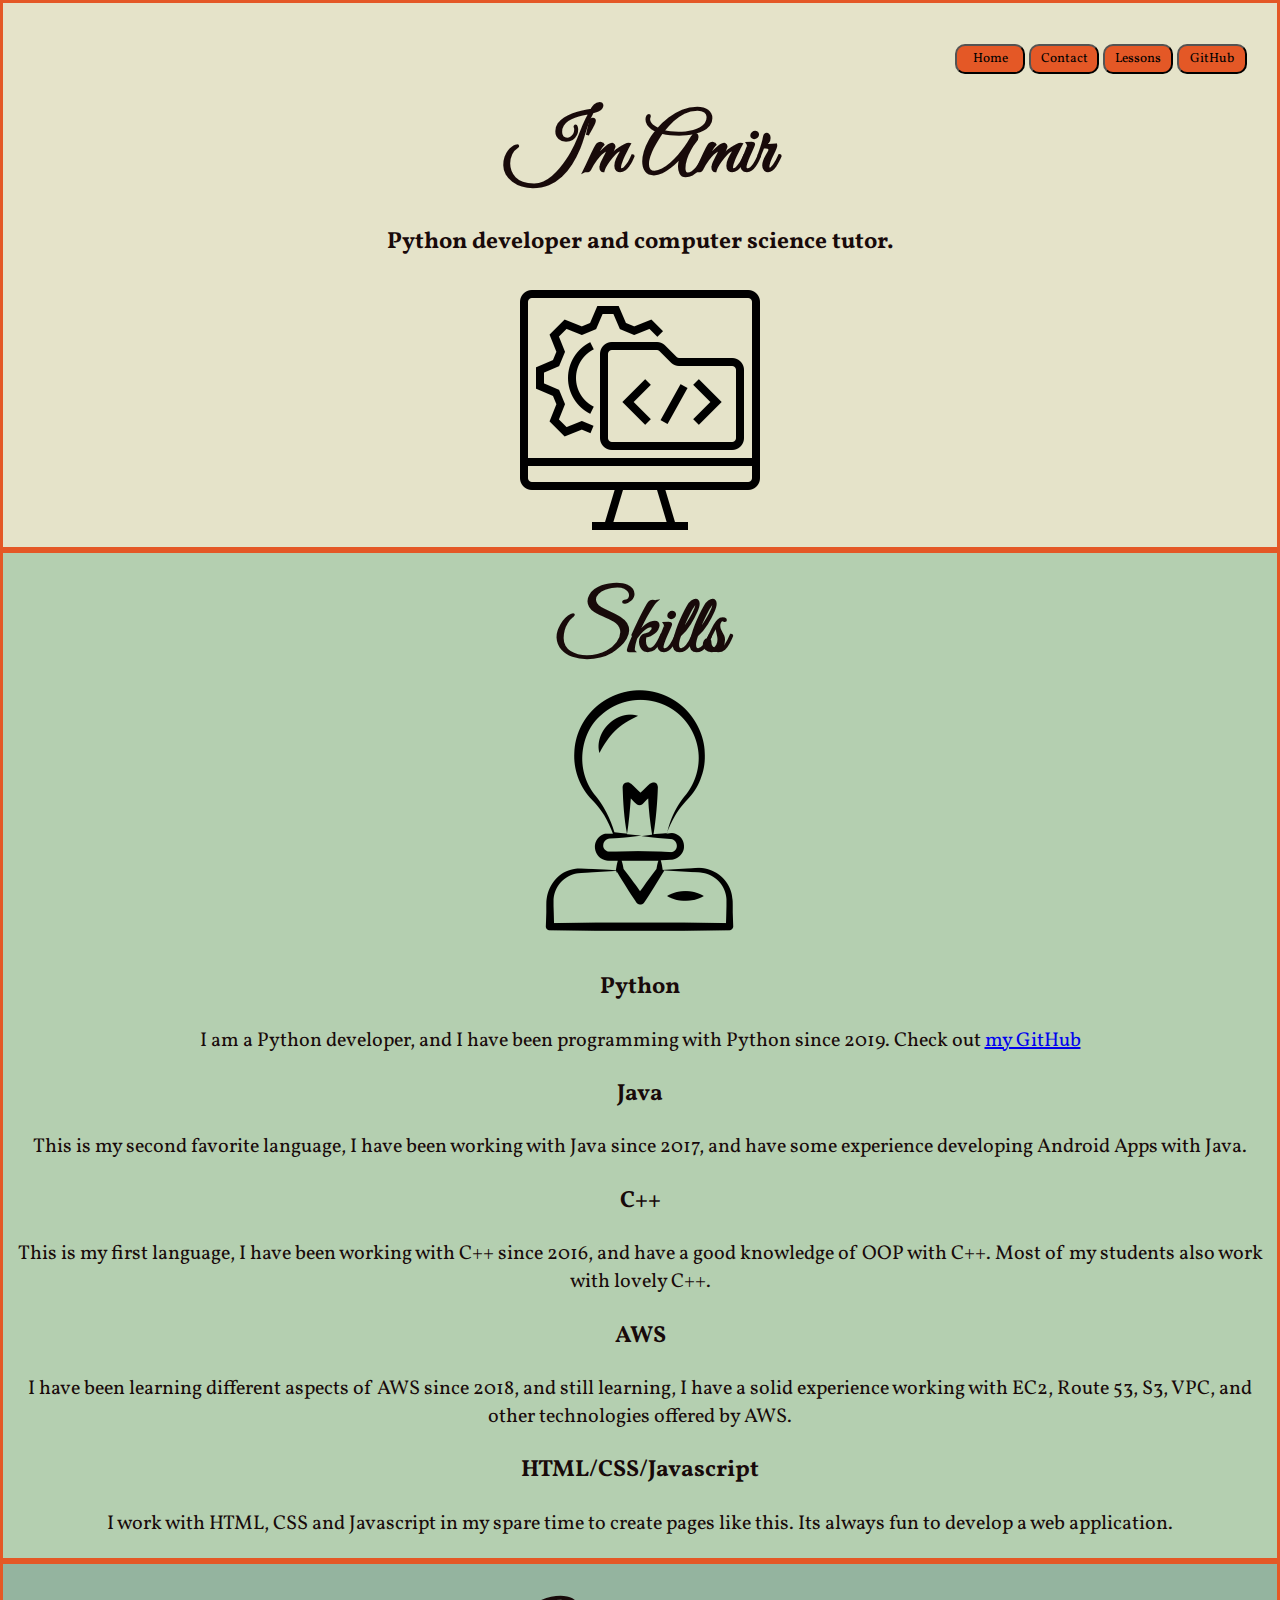
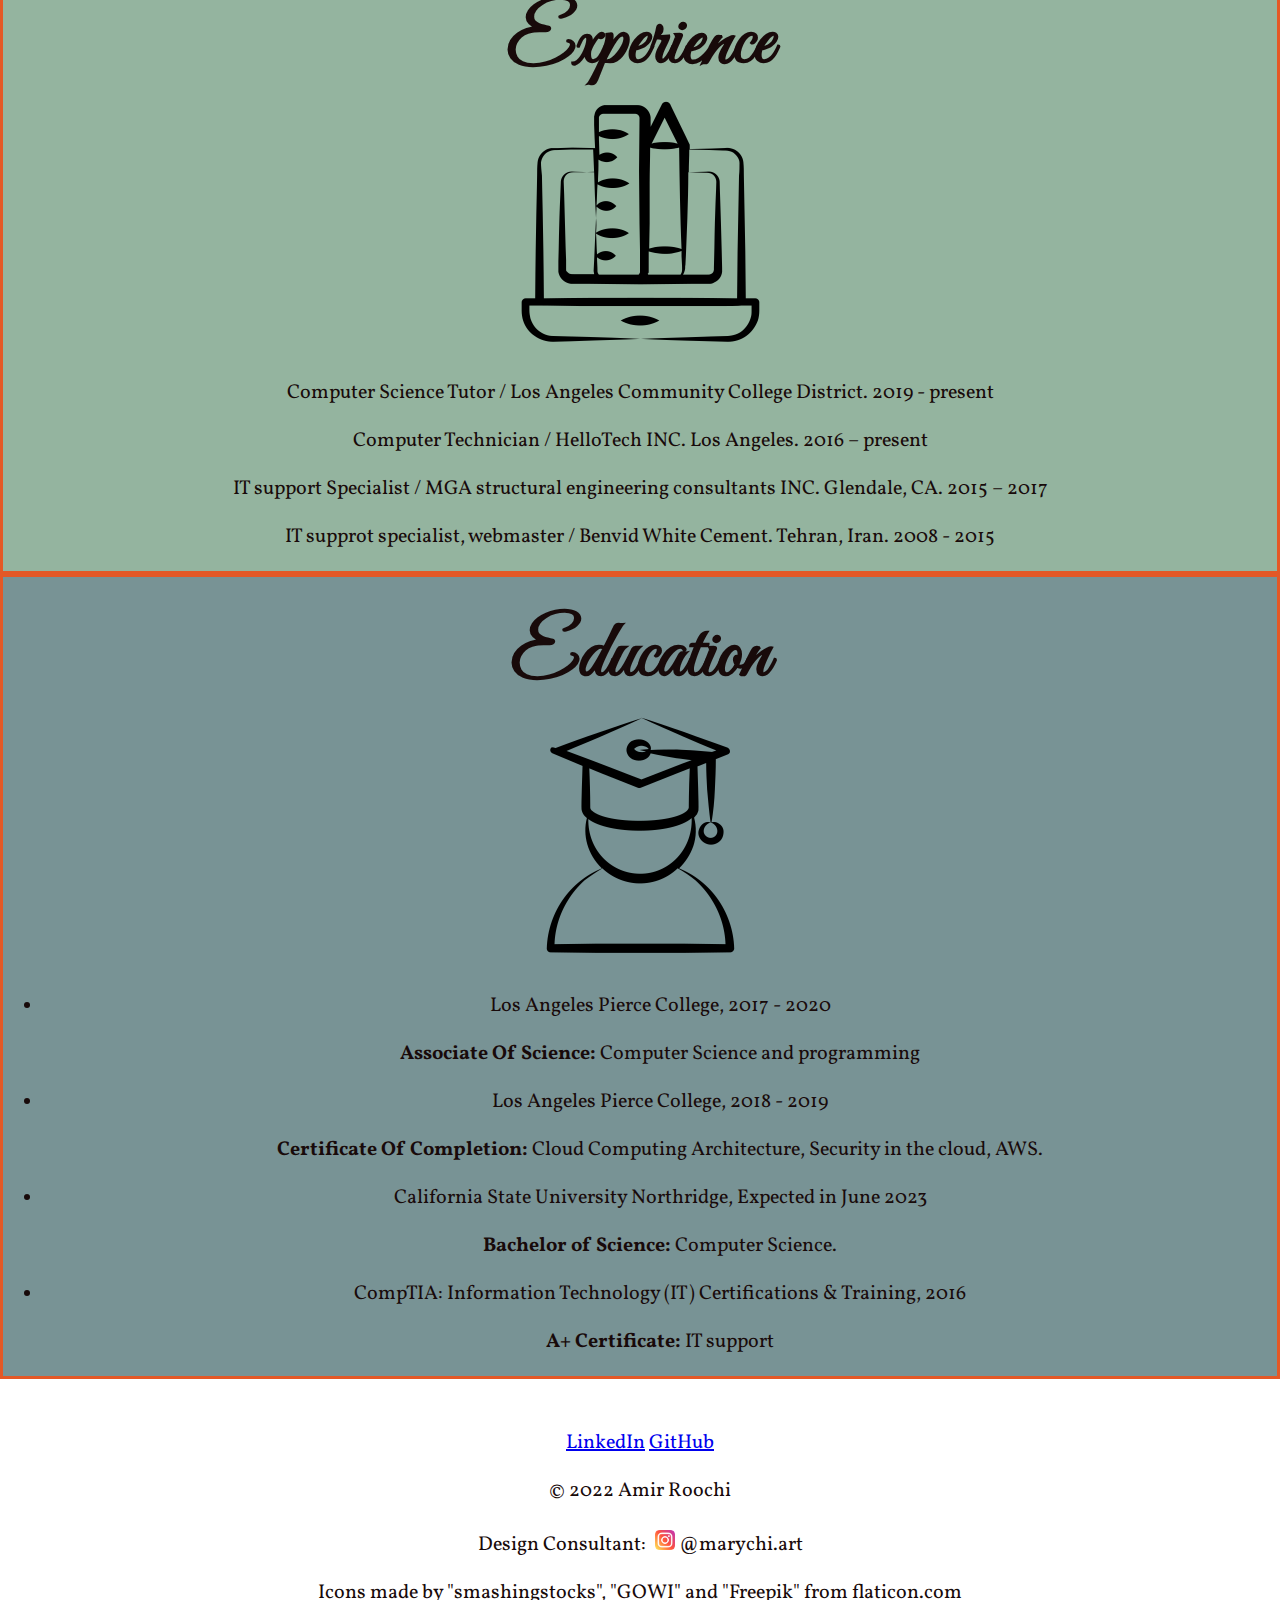
==== index.html @ 14b4752f "Add files via upload" ====
<!DOCTYPE html>
<html lang="en" dir="ltr">
  <head>
    <meta name="viewport" content="width=device-width, initial-scale=1">
    <meta charset="utf-8">
    <meta name="description:" content="This is my personal website, with some lessons in computer science, such as different algorithms, and data structures.">
    <meta name="keywords" content="binary tree, binary search, arrays, graphs, computer science, c++, java, python, algorithms, sort algorithms">
    <link rel="preconnect" href="https://fonts.googleapis.com">
    <link rel="preconnect" href="https://fonts.gstatic.com" crossorigin>
    <link href="https://fonts.googleapis.com/css2?family=Great+Vibes&family=Vollkorn:ital@1&family=Yellowtail&display=swap" rel="stylesheet">
    <link rel="stylesheet" href="css/styles.css">
    <link rel="icon" href="favicon.ico">
    <title>Amir Roochi</title>
  </head>
  <body>

    <div class="top-box">
      <div class="menu">
        <button class="menu-button" type="button" name="button">Home</button>
        <button onclick="document.location='contact.html'" class="menu-button" type="button" name="button">Contact</button>
        <button onclick="document.location='lessons.html'" class="menu-button" type="button" name="button">Lessons</button>
        <button onclick="location.href='https://github.com/AmirRoochi'" class="menu-button" type="button" name="button">GitHub</button>
      </div>
        <h1>I'm Amir</h1>
        <h3>Python developer and computer science tutor.</h3>
        <img src="images/sw.png" alt="">
    </div>

      <div class="skills-box">
        <h1>Skills</h1>
        <img src="images/skills.png" alt="">
        <div class="skill-row">
          <h3>Python</h3>
          <p>I am a Python developer, and I have been programming with Python since 2019. Check out <a href="https://github.com/AmirRoochi">my GitHub</a></p>
        </div>
        <div class="skill-row">
          <h3>Java</h3>
          <p>This is my second favorite language, I have been working with Java since 2017, and have some experience developing Android Apps with Java.</p>
        </div>
        <div class="skill-row">
          <h3>C++</h3>
          <p>This is my first language, I have been working with C++ since 2016, and have a good knowledge of OOP with C++. Most of my students also work with lovely C++.</p>
        </div>
        <div class="skill-row">
          <h3>AWS</h3>
          <p>I have been learning different aspects of AWS since 2018, and still learning, I have a solid experience working with EC2, Route 53, S3, VPC, and other technologies offered by AWS.</p>
        </div>
        <div class="skill-row">
          <h3>HTML/CSS/Javascript</h3>
          <p>I work with HTML, CSS and Javascript in my spare time to create pages like this. Its always fun to develop a web application. </p>
        </div>
      </div>

      <div class="experience-box">
        <h1>Experience</h1>
        <img src="images/exp.png" alt="">
        <p>Computer Science Tutor / Los Angeles Community College District. 2019 - present</p>
        <p>Computer Technician / HelloTech INC. Los Angeles. 2016 – present</p>
        <p>IT support Specialist / MGA structural engineering consultants INC. Glendale, CA. 2015 – 2017</p>
        <p>IT supprot specialist, webmaster / Benvid White Cement. Tehran, Iran. 2008 - 2015</p>
      </div>

      <div class="education-box">
        <h1>Education</h1>
        <img src="images/grad.png" alt="">
        <ul>
          <li>Los Angeles Pierce College, 2017 - 2020</li>
          <p><strong>Associate Of Science:</strong> Computer Science and programming</p>
          <li>Los Angeles Pierce College, 2018 - 2019</li>
          <p><strong>Certificate Of Completion:</strong> Cloud Computing Architecture, Security in the cloud, AWS.</p>
          <li>California State University Northridge, Expected in June 2023</li>
          <p><strong>Bachelor of Science:</strong> Computer Science.</p>
          <li>CompTIA: Information Technology (IT) Certifications & Training, 2016</li>
          <p><strong>A+ Certificate:</strong> IT support</p>
        </ul>
      </div>


    <footer>
      <a class="footer-link" href="https://www.linkedin.com/in/amir-roochi">LinkedIn</a>
      <a class="footer-link" href="https://github.com/AmirRoochi">GitHub</a>
      <p>© 2022 Amir Roochi</p>
      <p>Design Consultant: <img class="instagram" src="images/instagram.png" alt=""> @marychi.art</p>
      <p>Icons made by "smashingstocks", "GOWI" and "Freepik" from flaticon.com</p>
    </div>
    </footer>
    <div>


  </body>
</html>
---- css/styles.css ----
body{
  margin: 0px;
  color: #180A0A;
  text-align: center;
  font-family: 'Vollkorn', serif;
  font-size: 20px;
  background-color: #789395;
}

h1{
  font-family: 'Great Vibes', cursive;
  font-size: 80px;
  margin: 0;
  color: #180A0A;
}

.top-box{
  background-color: #E5E3C9;
  position: relative;
  padding-top: 100px;
  border: solid;
  /* border-radius: 30px; */
  border-color: #E45826;
  height: auto;

}

.skills-box{
  background-color: #B4CFB0;
  position: relative;
  padding-top: 30px;
  border: solid;
  /* border-radius: 30px; */
  border-color: #E45826;

}

.experience-box{
  background-color: #94B49F;
  position: relative;
  padding-top: 30px;
  border: solid;
  /* border-radius: 30px; */
  border-color: #E45826;
  /* height: 550px; */
}

.education-box{
  background-color: #789395;
  position: relative;
  padding-top: 30px;
  border: solid;
  /* border-radius: 30px; */
  border-color: #E45826;
  /* height: 550px; */
}

.top-header{
  position: absolute;
  left: 50px;
  top: 50px;
}
.footer-par{
  position: absolute;
  left: 800px;
  top:50px;
}

.header-par{
  position: absolute;
  font-size: 25px;
  top: 50%;

  width: 30%;
}

.menu-button{
  background-color: #E45826;
  height: 30px;
  width: 70px;
  border-radius: 10px;
  font-family: 'Vollkorn', serif;

  /* font-size: 30px; */
}

.menu-button:hover{
  height:40px;
  width: 80px;
  font-size: 20px;
}

.menu{
  position: absolute;
  display: inline-block;
  right: 30px;
  top:40px;
}

footer{
  background-color: White;
  position: relative;
  padding-top: 50px;
  border-bottom: solid;
  border-color: #E45826;

}

.skill-table{
  /* position: absolute;
  left: 500px;
  top: 160px; */
  font-size: 35px;
  text-align: justify;
}

.experience-table{
  text-align: justify;
  position: absolute;
  left: 500px;
  top: 160px;
  font-size: 35px;

}

/* ul{
  position: absolute;
  left: 500px;
  text-align: justify;
  top:50px;
  font-size: 35px;
} */

li{
  text-align: center;
}
.instagram{
  padding: 5px 0px 0px 5px;
  height: 20px;
  width: 20px;
}

.grad{
  position: absolute;
  height: 250px;
  width: 200px;
  left: 120px;
  bottom: 150px;
}

.knowledge{
  position: absolute;
  height: 250px;
  width: 200px;
  left: 120px;
  bottom: 100px;
}

.experience{
  position: absolute;
  height: 250px;
  width: 200px;
  left: 120px;
  bottom: 150px;
}

.bicycle{
  position: relative;
  right: 250px;
  height: auto;
  width: auto;
  left: 200px;
}
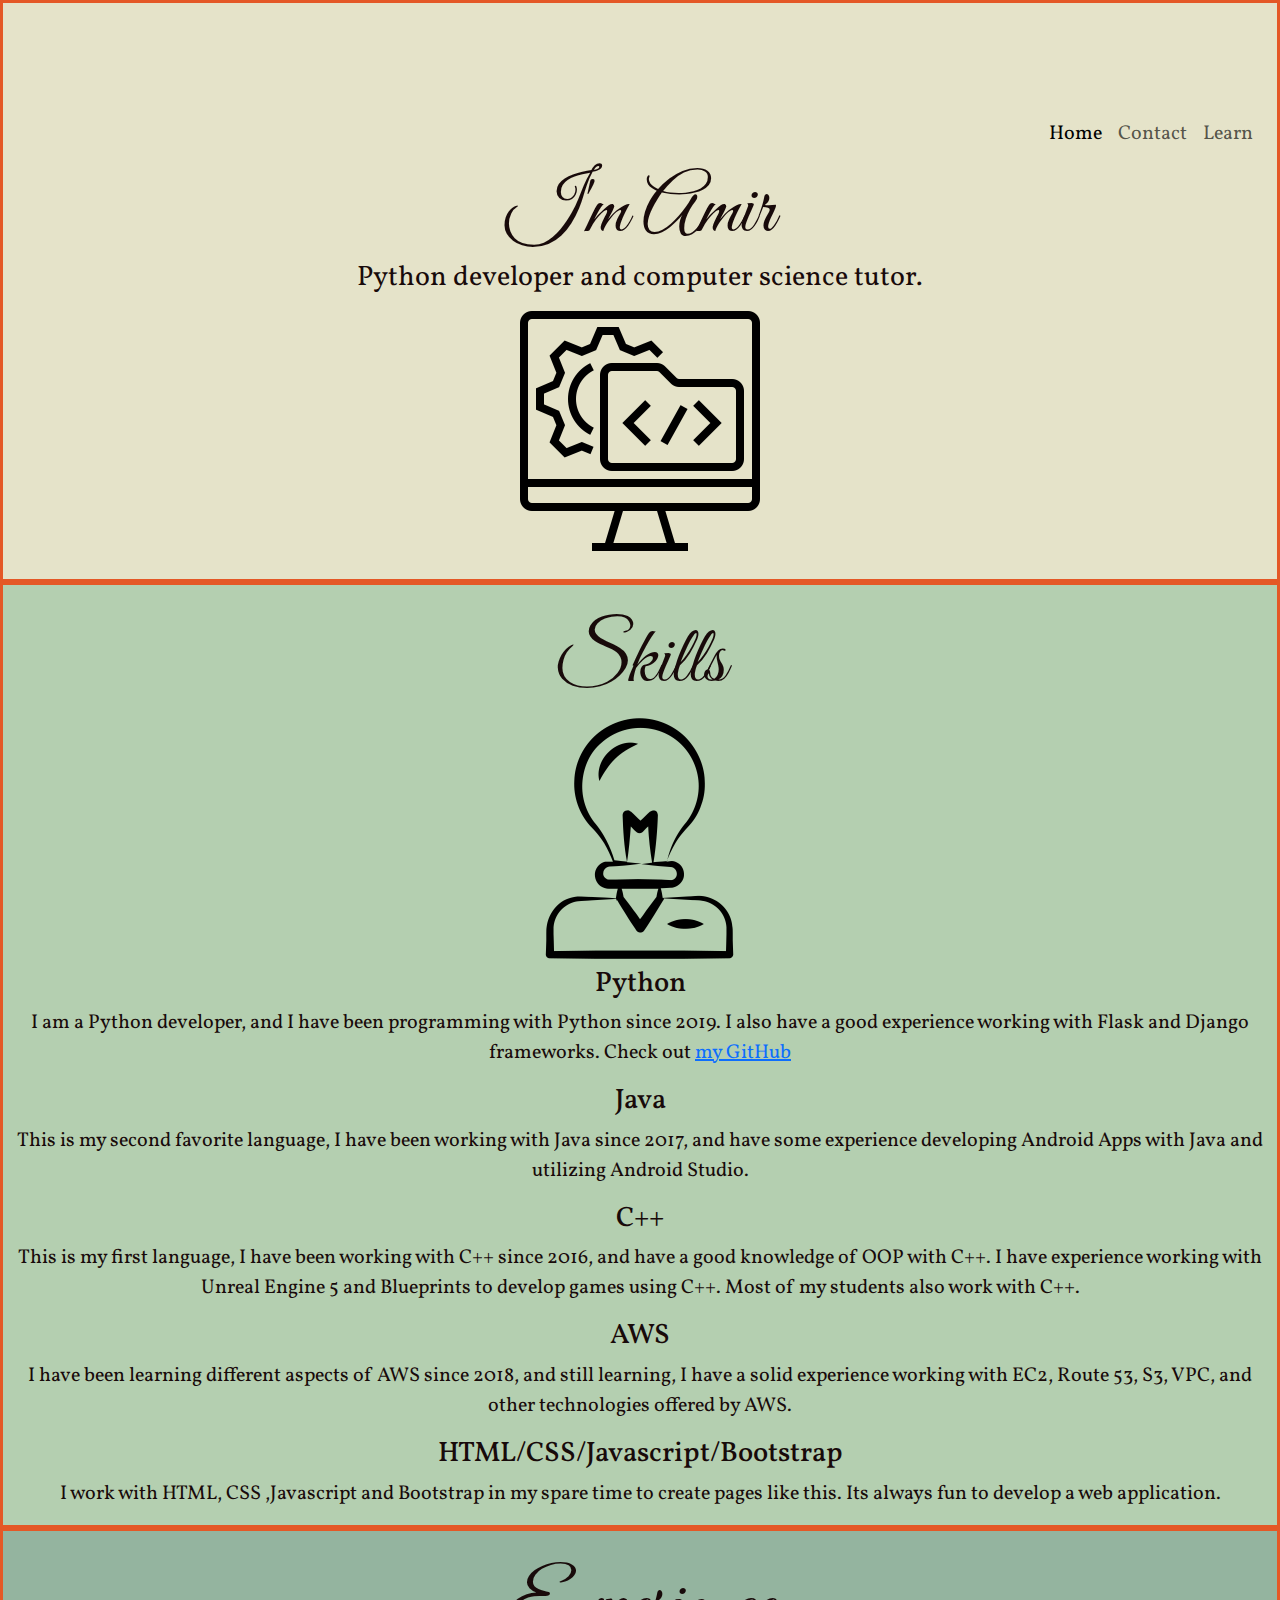
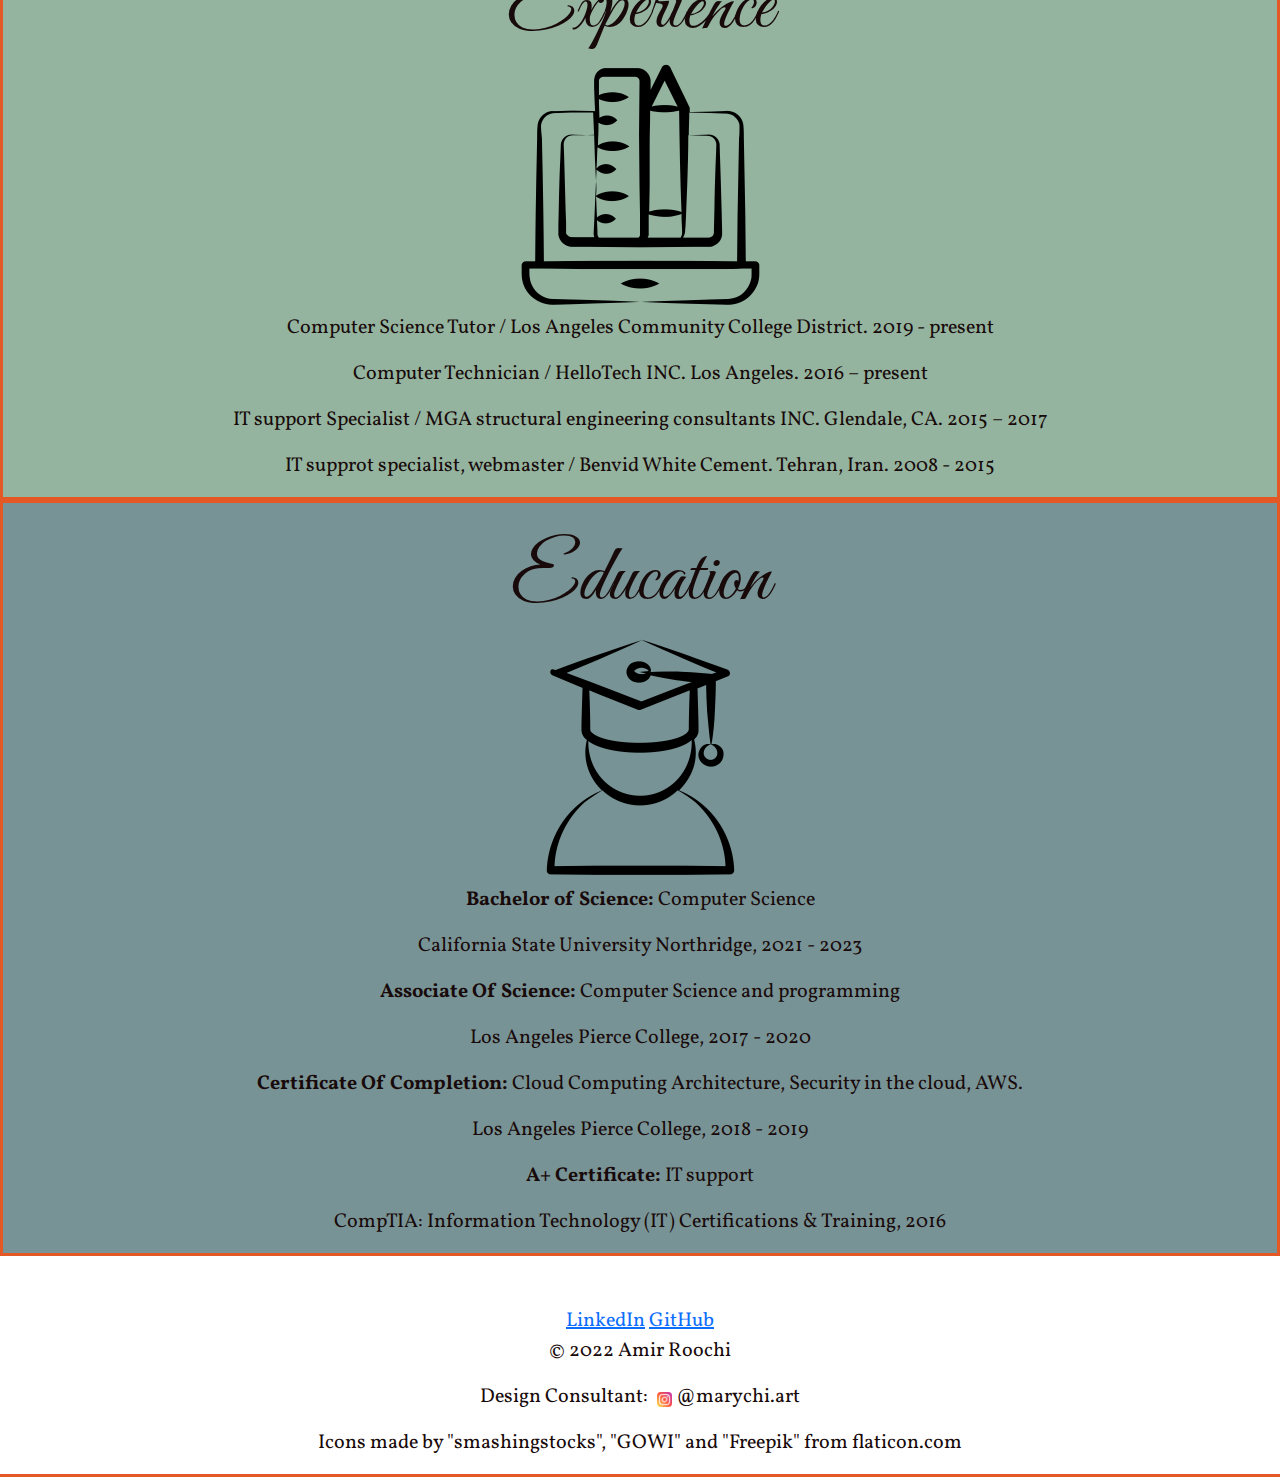
==== commit aa0d5c1f: "Update index.html" ====
--- a/index.html
+++ b/index.html
@@ -5,55 +5,100 @@
     <meta charset="utf-8">
     <meta name="description:" content="This is my personal website, with some lessons in computer science, such as different algorithms, and data structures.">
     <meta name="keywords" content="binary tree, binary search, arrays, graphs, computer science, c++, java, python, algorithms, sort algorithms">
+    <link href="https://cdn.jsdelivr.net/npm/bootstrap@5.0.0/dist/css/bootstrap.min.css" rel="stylesheet" >
+    <script src="https://cdn.jsdelivr.net/npm/@popperjs/core@2.9.2/dist/umd/popper.min.js" ></script>
+    <script src="https://cdn.jsdelivr.net/npm/bootstrap@5.0.1/dist/js/bootstrap.min.js" integrity="sha384-Atwg2Pkwv9vp0ygtn1JAojH0nYbwNJLPhwyoVbhoPwBhjQPR5VtM2+xf0Uwh9KtT" crossorigin="anonymous"></script>
+    <link href="https://cdn.jsdelivr.net/npm/bootstrap@5.2.0/dist/css/bootstrap.min.css" rel="stylesheet" integrity="sha384-gH2yIJqKdNHPEq0n4Mqa/HGKIhSkIHeL5AyhkYV8i59U5AR6csBvApHHNl/vI1Bx" crossorigin="anonymous">
     <link rel="preconnect" href="https://fonts.googleapis.com">
     <link rel="preconnect" href="https://fonts.gstatic.com" crossorigin>
     <link href="https://fonts.googleapis.com/css2?family=Great+Vibes&family=Vollkorn:ital@1&family=Yellowtail&display=swap" rel="stylesheet">
+    <link href="https://cdn.jsdelivr.net/npm/bootstrap@5.3.0-alpha1/dist/css/bootstrap.min.css" rel="stylesheet" integrity="sha384-GLhlTQ8iRABdZLl6O3oVMWSktQOp6b7In1Zl3/Jr59b6EGGoI1aFkw7cmDA6j6gD" crossorigin="anonymous">
+    <script src="https://cdn.jsdelivr.net/npm/@popperjs/core@2.11.6/dist/umd/popper.min.js" integrity="sha384-oBqDVmMz9ATKxIep9tiCxS/Z9fNfEXiDAYTujMAeBAsjFuCZSmKbSSUnQlmh/jp3" crossorigin="anonymous"></script>
+    <script src="https://cdn.jsdelivr.net/npm/bootstrap@5.3.0-alpha1/dist/js/bootstrap.min.js" integrity="sha384-mQ93GR66B00ZXjt0YO5KlohRA5SY2XofN4zfuZxLkoj1gXtW8ANNCe9d5Y3eG5eD" crossorigin="anonymous"></script>
     <link rel="stylesheet" href="css/styles.css">
     <link rel="icon" href="favicon.ico">
     <title>Amir Roochi</title>
   </head>
   <body>
 
-    <div class="top-box">
-      <div class="menu">
-        <button class="menu-button" type="button" name="button">Home</button>
-        <button onclick="document.location='contact.html'" class="menu-button" type="button" name="button">Contact</button>
-        <button onclick="document.location='lessons.html'" class="menu-button" type="button" name="button">Lessons</button>
-        <button onclick="location.href='https://github.com/AmirRoochi'" class="menu-button" type="button" name="button">GitHub</button>
+
+    <!-- <div class="top-box" style="padding-bottom: 20px">
+      <div class="dropdown menu">
+    <button class="btn btn-secondary dropdown-toggle" type="button" data-bs-toggle="dropdown" aria-expanded="false">
+      Menu
+    </button>
+    <ul class="dropdown-menu">
+      <li><a class="dropdown-item" href="#">Action</a></li>
+      <li><a class="dropdown-item" href="#">Another action</a></li>
+      <li><a class="dropdown-item" href="#">Something else here</a></li>
+    </ul>
+  </div> -->
+      <!-- <div class="menu">
+        <button class="btn btn-dark" type="button" name="button">Home</button>
+        <button onclick="document.location='contact.html'" class="btn btn-dark" type="button" name="button">Contact</button>
+        <button onclick="document.location='lessons.html'" class="btn btn-dark" type="button" name="button">Lessons</button>
+        <button onclick="location.href='https://github.com/AmirRoochi'" class="btn btn-dark" type="button" name="button">GitHub</button>
+      </div> -->
+
+    <div class="top-box" style="padding-bottom: 20px">
+      <nav class="navbar navbar-expand-lg menu-bar">
+    <div class="container-fluid">
+      <!-- <a class="navbar-brand" href="#">Navbar</a> -->
+      <button class="navbar-toggler" type="button" data-bs-toggle="collapse" data-bs-target="#navbarTogglerDemo02" aria-controls="navbarTogglerDemo02" aria-expanded="false" aria-label="Toggle navigation">
+        <span class="navbar-toggler-icon"></span>
+      </button>
+      <div class="collapse navbar-collapse" id="navbarTogglerDemo02">
+        <ul class="navbar-nav me-1">
+          <li class="nav-item">
+            <a class="nav-link active" aria-current="page" href="./index.html">Home</a>
+          </li>
+          <li class="nav-item">
+            <a class="nav-link" href="./contact.html">Contact</a>
+          </li>
+          <li class="nav-item">
+            <a class="nav-link" href="./lessons.html">Learn</a>
+          </li>
+        </ul>
+        <!-- <form class="d-flex" role="search">
+          <input class="form-control me-2" type="search" placeholder="Search" aria-label="Search">
+          <button class="btn btn-outline-success" type="submit">Search</button>
+        </form> -->
       </div>
+    </div>
+  </nav>
         <h1>I'm Amir</h1>
-        <h3>Python developer and computer science tutor.</h3>
-        <img src="images/sw.png" alt="">
+        <h3 style="font-weight: normal;">Python developer and computer science tutor.</h3>
+        <img src="images/sw.png" alt="software development image">
     </div>
 
       <div class="skills-box">
         <h1>Skills</h1>
-        <img src="images/skills.png" alt="">
-        <div class="skill-row">
+        <img src="images/skills.png" alt="skills image">
+        <div>
           <h3>Python</h3>
-          <p>I am a Python developer, and I have been programming with Python since 2019. Check out <a href="https://github.com/AmirRoochi">my GitHub</a></p>
+          <p>I am a Python developer, and I have been programming with Python since 2019. I also have a good experience working with Flask and Django frameworks. Check out <a href="https://github.com/AmirRoochi">my GitHub</a></p>
         </div>
-        <div class="skill-row">
+        <div>
           <h3>Java</h3>
-          <p>This is my second favorite language, I have been working with Java since 2017, and have some experience developing Android Apps with Java.</p>
+          <p>This is my second favorite language, I have been working with Java since 2017, and have some experience developing Android Apps with Java and utilizing Android Studio.</p>
         </div>
-        <div class="skill-row">
+        <div>
           <h3>C++</h3>
-          <p>This is my first language, I have been working with C++ since 2016, and have a good knowledge of OOP with C++. Most of my students also work with lovely C++.</p>
+          <p>This is my first language, I have been working with C++ since 2016, and have a good knowledge of OOP with C++. I have experience working with Unreal Engine 5 and Blueprints to develop games using C++. Most of my students also work with C++.</p>
         </div>
-        <div class="skill-row">
+        <div>
           <h3>AWS</h3>
           <p>I have been learning different aspects of AWS since 2018, and still learning, I have a solid experience working with EC2, Route 53, S3, VPC, and other technologies offered by AWS.</p>
         </div>
-        <div class="skill-row">
-          <h3>HTML/CSS/Javascript</h3>
-          <p>I work with HTML, CSS and Javascript in my spare time to create pages like this. Its always fun to develop a web application. </p>
+        <div>
+          <h3>HTML/CSS/Javascript/Bootstrap</h3>
+          <p>I work with HTML, CSS ,Javascript and Bootstrap in my spare time to create pages like this. Its always fun to develop a web application. </p>
         </div>
       </div>
 
       <div class="experience-box">
         <h1>Experience</h1>
-        <img src="images/exp.png" alt="">
+        <img src="images/exp.png" alt="experience image">
         <p>Computer Science Tutor / Los Angeles Community College District. 2019 - present</p>
         <p>Computer Technician / HelloTech INC. Los Angeles. 2016 – present</p>
         <p>IT support Specialist / MGA structural engineering consultants INC. Glendale, CA. 2015 – 2017</p>
@@ -62,17 +107,16 @@
 
       <div class="education-box">
         <h1>Education</h1>
-        <img src="images/grad.png" alt="">
-        <ul>
-          <li>Los Angeles Pierce College, 2017 - 2020</li>
-          <p><strong>Associate Of Science:</strong> Computer Science and programming</p>
-          <li>Los Angeles Pierce College, 2018 - 2019</li>
-          <p><strong>Certificate Of Completion:</strong> Cloud Computing Architecture, Security in the cloud, AWS.</p>
-          <li>California State University Northridge, Expected in June 2023</li>
-          <p><strong>Bachelor of Science:</strong> Computer Science.</p>
-          <li>CompTIA: Information Technology (IT) Certifications & Training, 2016</li>
-          <p><strong>A+ Certificate:</strong> IT support</p>
-        </ul>
+          <img src="images/grad.png" alt="education image">
+            <p><strong>Bachelor of Science:</strong> Computer Science</p>
+            <p>California State University Northridge, 2021 - 2023</p>
+            <p><strong>Associate Of Science:</strong> Computer Science and programming</p>
+            <p>Los Angeles Pierce College, 2017 - 2020</p>
+            <p><strong>Certificate Of Completion:</strong> Cloud Computing Architecture, Security in the cloud, AWS.</p>
+            <p>Los Angeles Pierce College, 2018 - 2019</p>
+            <p><strong>A+ Certificate:</strong> IT support</p>
+            <p>CompTIA: Information Technology (IT) Certifications & Training, 2016</p>
+
       </div>
 
 
--- a/css/styles.css
+++ b/css/styles.css
@@ -97,6 +97,28 @@
   top:40px;
 }
 
+.submit-button{
+  background-color: #E45826;
+  height: 30px;
+  width: 70px;
+  border-radius: 10px;
+  font-family: 'Vollkorn', serif;
+}
+
+input{
+  background-color: #FBF8F1;
+  width: 15%;
+  border-radius: 10px;
+  border-color: #FBF8F1;
+}
+
+textarea{
+  width: 30%;
+  height: 200px;
+  border-radius: 10px;
+  background-color: #FBF8F1;
+}
+
 footer{
   background-color: White;
   position: relative;
@@ -123,17 +145,12 @@
 
 }
 
-/* ul{
-  position: absolute;
-  left: 500px;
-  text-align: justify;
-  top:50px;
-  font-size: 35px;
-} */
+ul{
+  display: inline;
+  margin: auto;
+}
 
-li{
-  text-align: center;
-}
+
 .instagram{
   padding: 5px 0px 0px 5px;
   height: 20px;
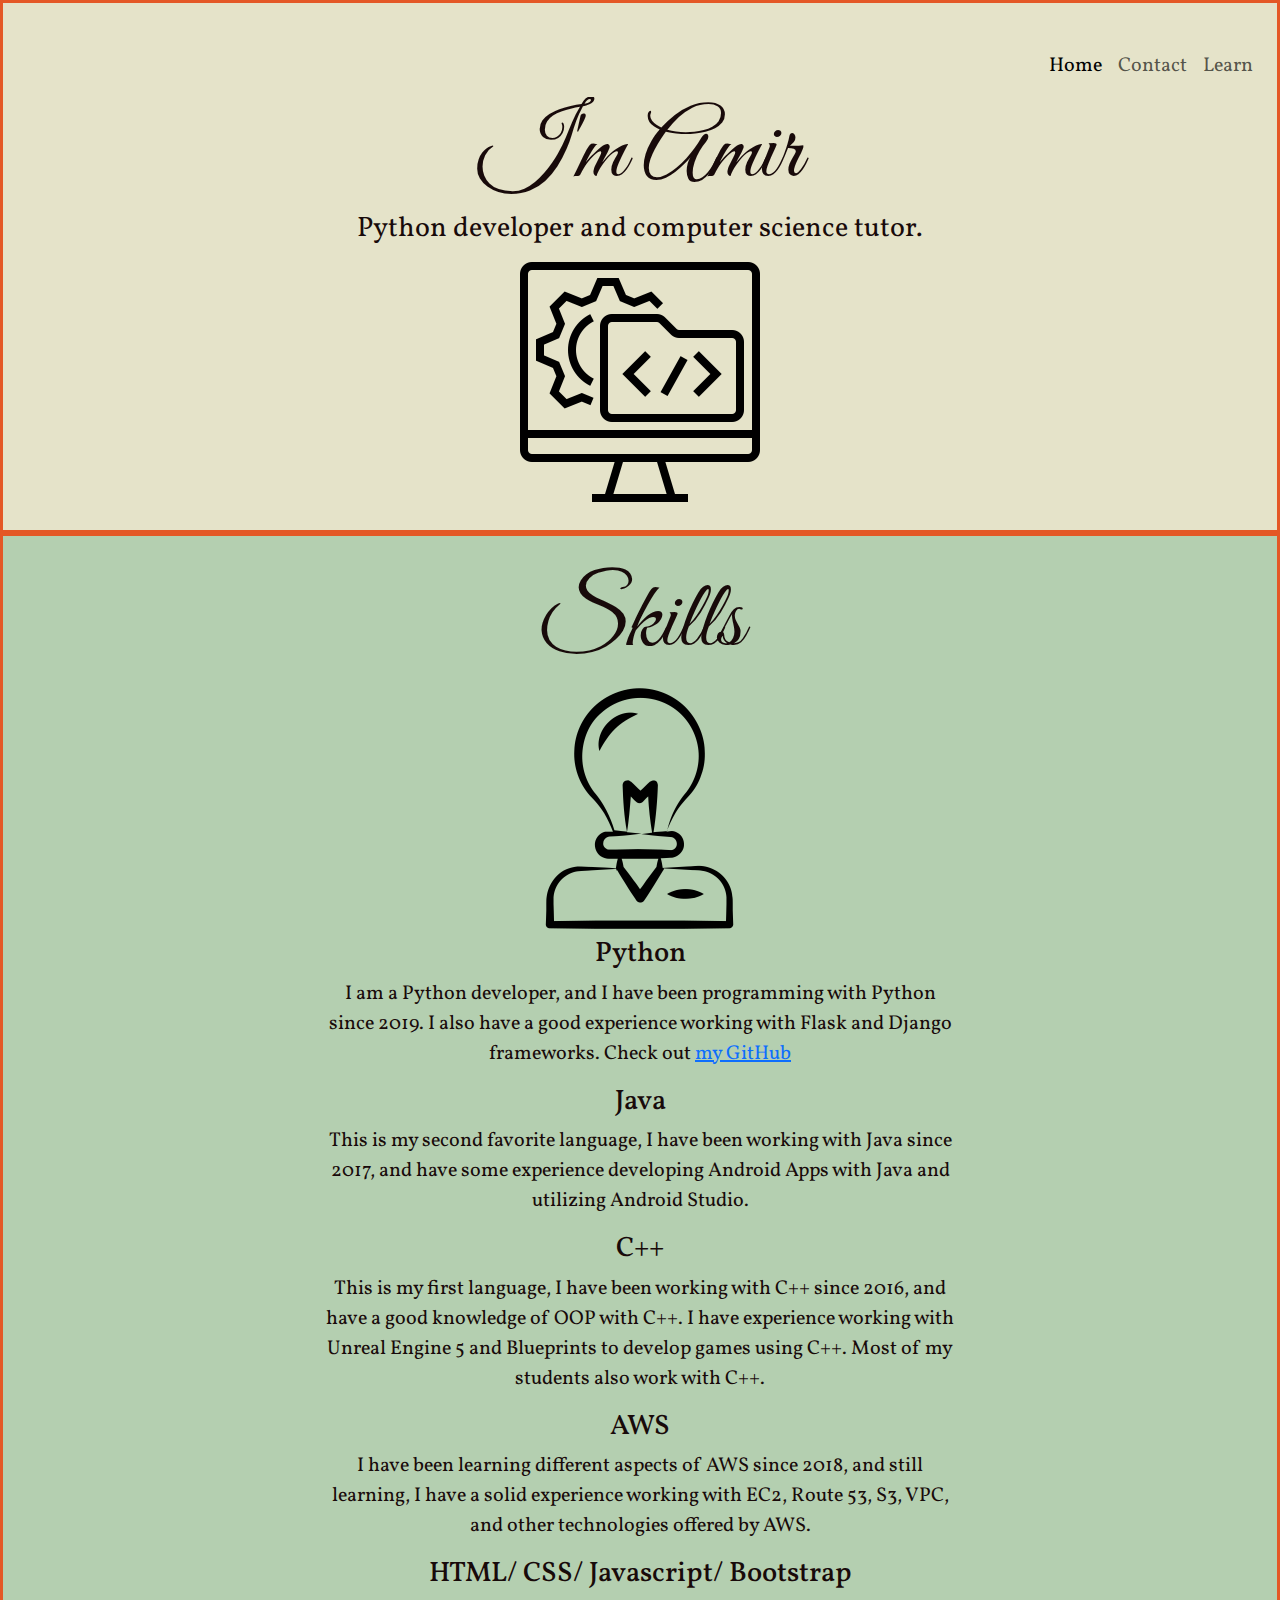
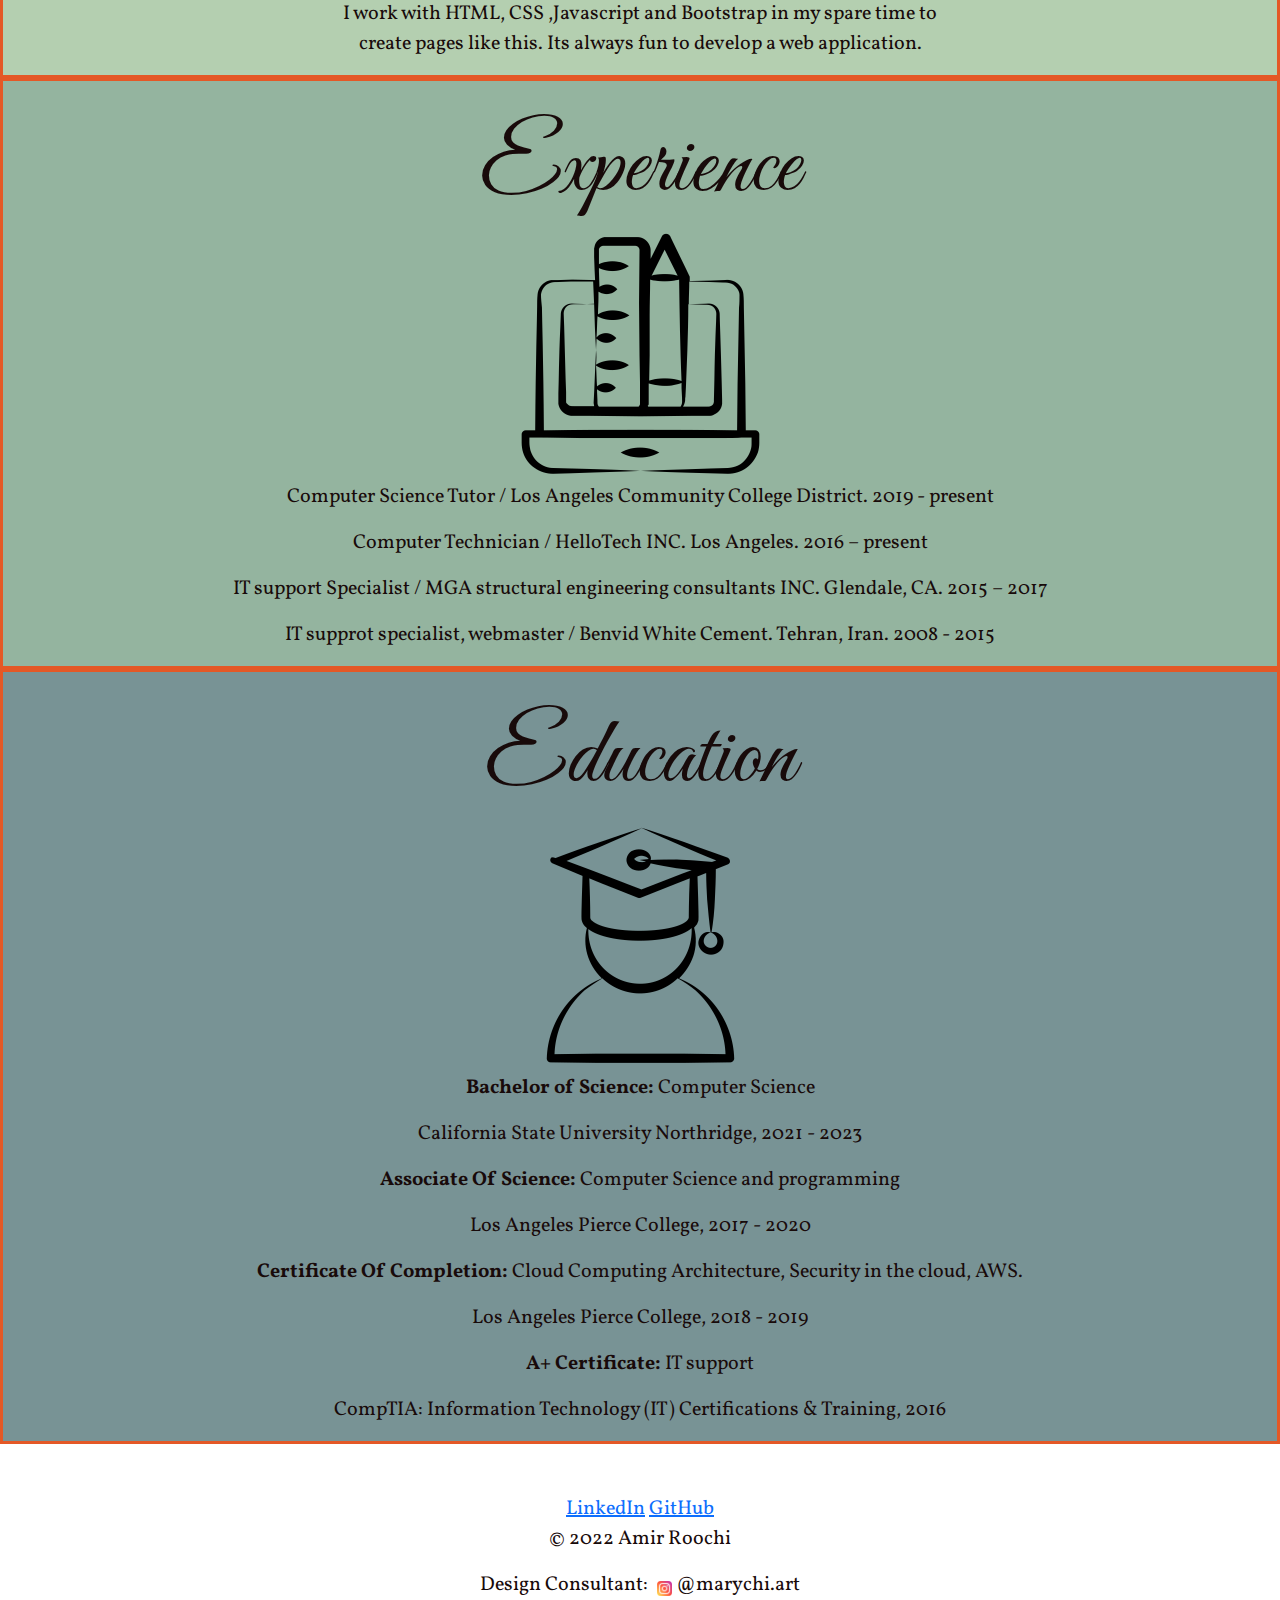
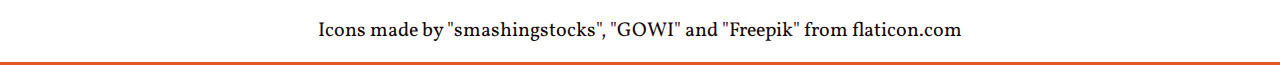
==== commit ecaa0c31: "Update index.html" ====
--- a/index.html
+++ b/index.html
@@ -91,7 +91,7 @@
           <p>I have been learning different aspects of AWS since 2018, and still learning, I have a solid experience working with EC2, Route 53, S3, VPC, and other technologies offered by AWS.</p>
         </div>
         <div>
-          <h3>HTML/CSS/Javascript/Bootstrap</h3>
+          <h3>HTML/ CSS/ Javascript/ Bootstrap</h3>
           <p>I work with HTML, CSS ,Javascript and Bootstrap in my spare time to create pages like this. Its always fun to develop a web application. </p>
         </div>
       </div>
--- a/css/styles.css
+++ b/css/styles.css
@@ -9,7 +9,7 @@
 
 h1{
   font-family: 'Great Vibes', cursive;
-  font-size: 80px;
+  font-size: 6rem;
   margin: 0;
   color: #180A0A;
 }
@@ -17,12 +17,16 @@
 .top-box{
   background-color: #E5E3C9;
   position: relative;
-  padding-top: 100px;
+  padding-top: 2rem;
   border: solid;
   /* border-radius: 30px; */
   border-color: #E45826;
   height: auto;
 
+}
+
+.menu-bar {
+    background-color: #E5E3C9;
 }
 
 .skills-box{
@@ -33,6 +37,12 @@
   /* border-radius: 30px; */
   border-color: #E45826;
 
+
+}
+
+.skills-box > div{
+    width: 50%;
+    margin: auto;
 }
 
 .experience-box{
@@ -132,9 +142,12 @@
   /* position: absolute;
   left: 500px;
   top: 160px; */
+  display: flex;
+  flex-flow: row wrap;
   font-size: 35px;
   text-align: justify;
 }
+
 
 .experience-table{
   text-align: justify;
@@ -149,7 +162,6 @@
   display: inline;
   margin: auto;
 }
-
 
 .instagram{
   padding: 5px 0px 0px 5px;
@@ -157,7 +169,26 @@
   width: 20px;
 }
 
-.grad{
+
+.row{
+  margin: auto;
+}
+
+.row > p{
+  width: 50%;
+  text-align: center;
+  padding-left: 30px;
+  float: clear;
+}
+.knowledge{
+  position: absolute;
+  height: 250px;
+  width: 200px;
+  left: 120px;
+  bottom: 100px;
+}
+
+.experience{
   position: absolute;
   height: 250px;
   width: 200px;
@@ -165,22 +196,6 @@
   bottom: 150px;
 }
 
-.knowledge{
-  position: absolute;
-  height: 250px;
-  width: 200px;
-  left: 120px;
-  bottom: 100px;
-}
-
-.experience{
-  position: absolute;
-  height: 250px;
-  width: 200px;
-  left: 120px;
-  bottom: 150px;
-}
-
 .bicycle{
   position: relative;
   right: 250px;
@@ -188,3 +203,16 @@
   width: auto;
   left: 200px;
 }
+
+a{
+  color: ##11999E;
+}
+
+a:hover{
+  font-size: 22px;
+}
+
+.skill-row{
+  width: 20%;
+
+}
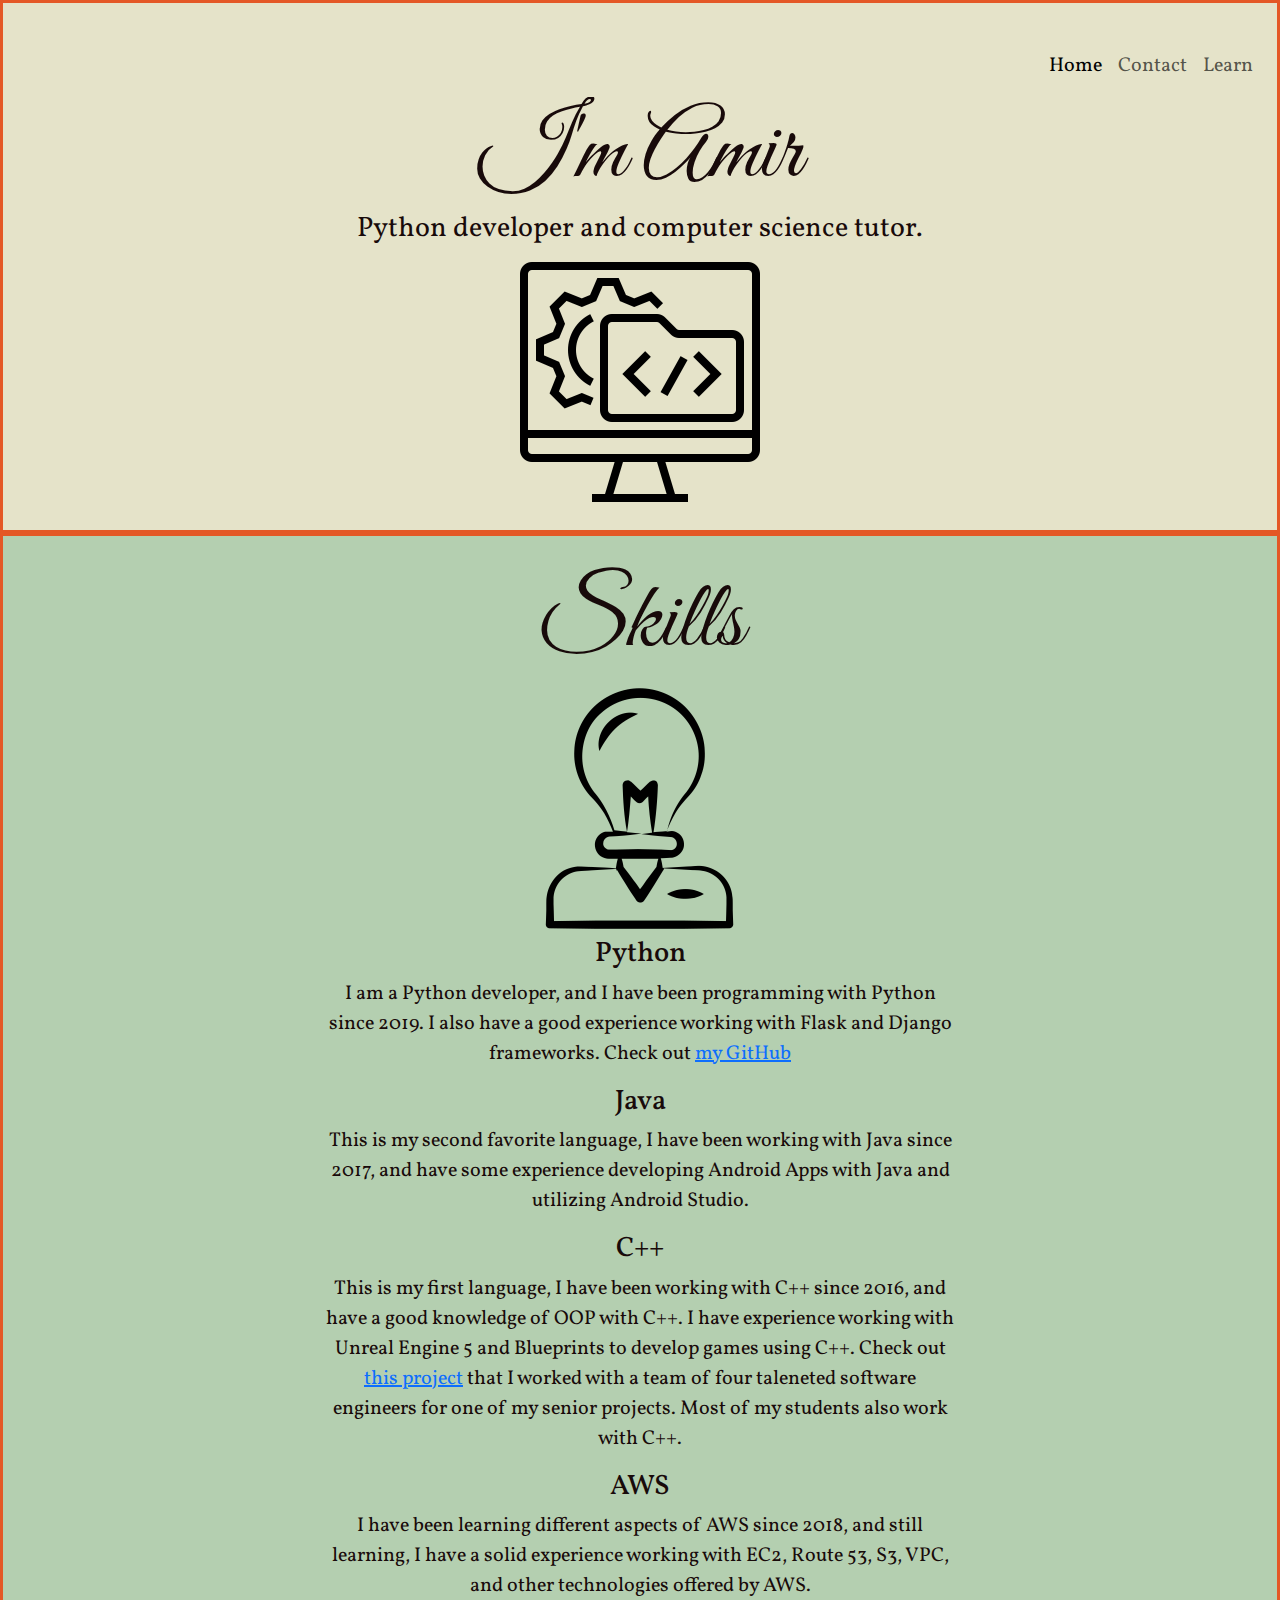
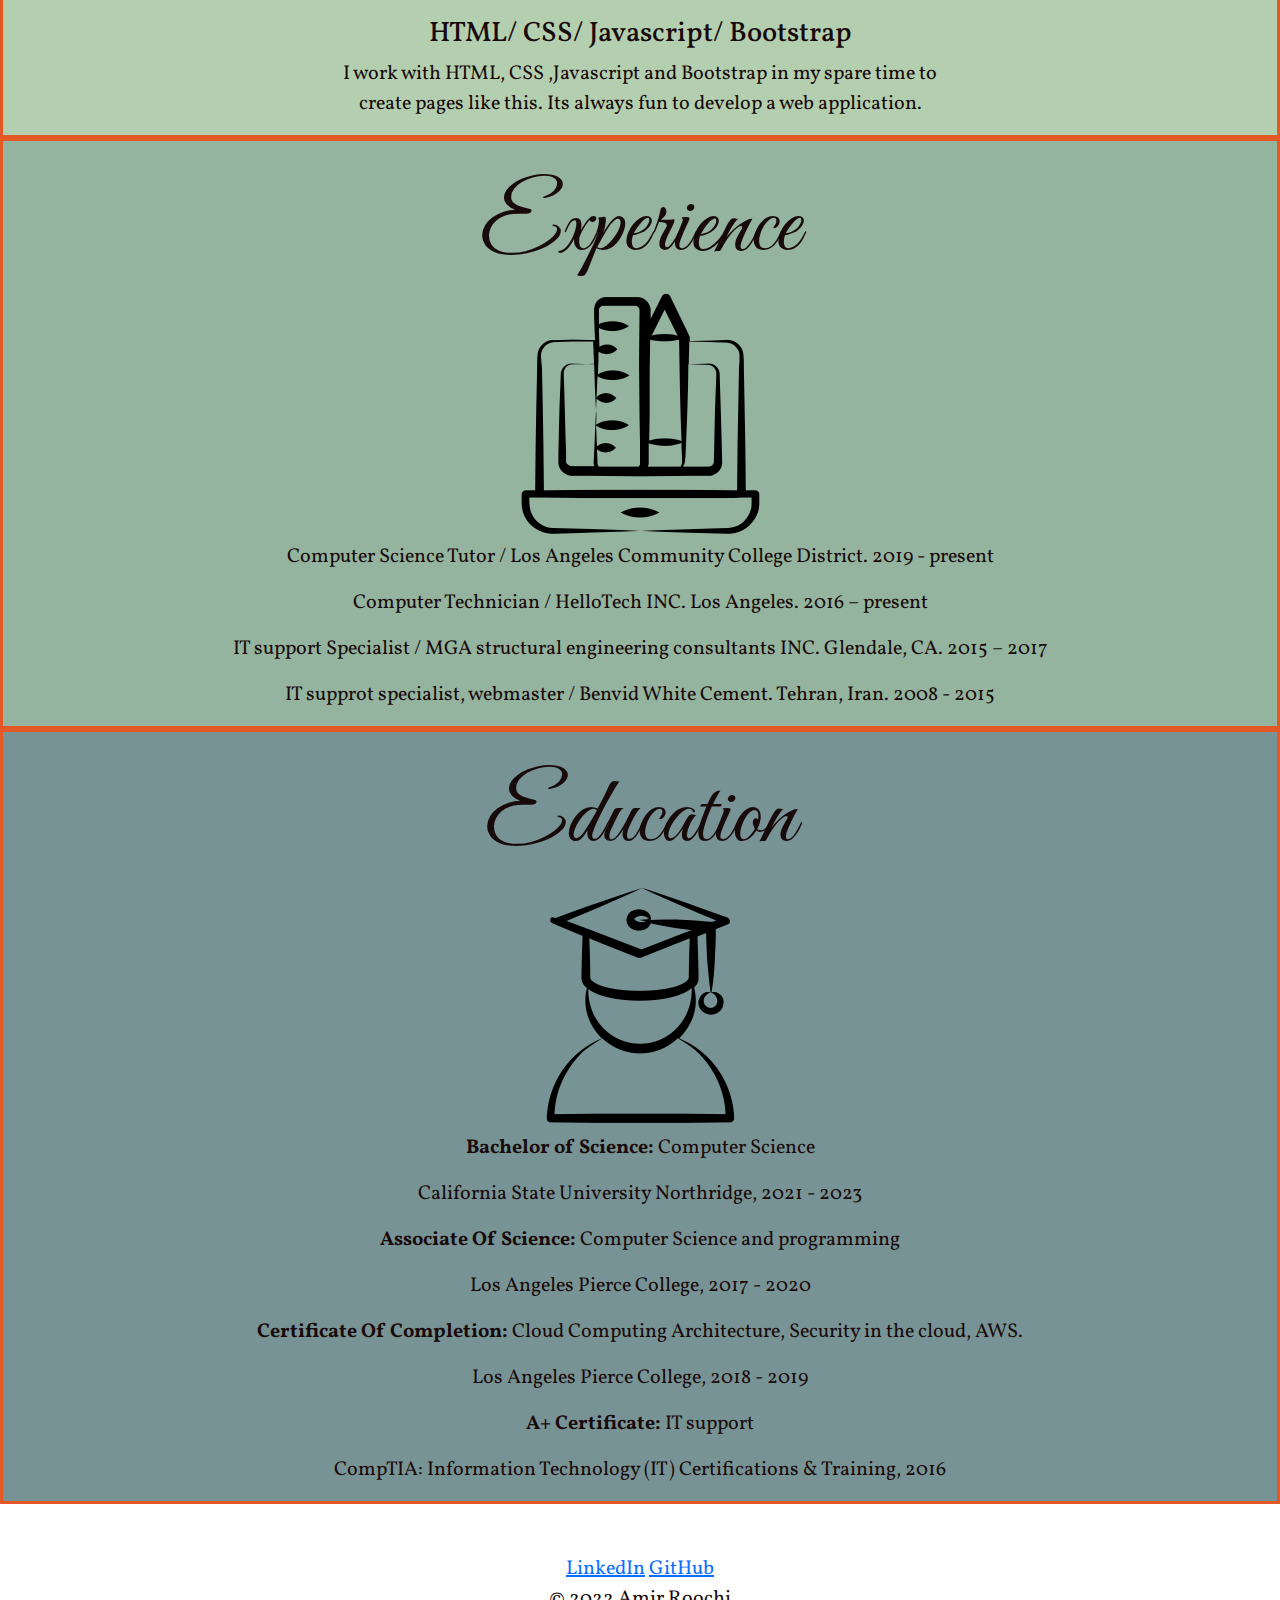
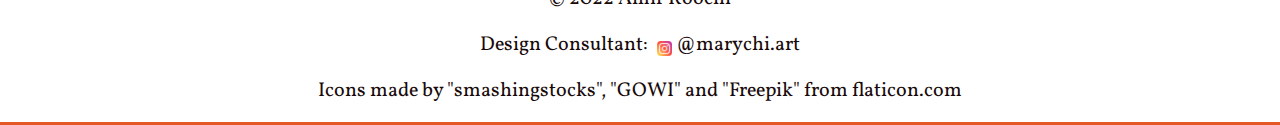
==== commit 005770d1: "Update index.html" ====
--- a/index.html
+++ b/index.html
@@ -84,7 +84,10 @@
         </div>
         <div>
           <h3>C++</h3>
-          <p>This is my first language, I have been working with C++ since 2016, and have a good knowledge of OOP with C++. I have experience working with Unreal Engine 5 and Blueprints to develop games using C++. Most of my students also work with C++.</p>
+          <p>This is my first language, I have been working with C++ since 2016, and have a good knowledge of OOP with C++. 
+            I have experience working with Unreal Engine 5 and Blueprints to develop games using C++. Check out <a href="https://store.steampowered.com/app/2442050/Edmund_and_Eliza/">this project</a>
+            that I worked with a team of four taleneted software engineers for one of my senior projects. 
+            Most of my students also work with C++.</p>
         </div>
         <div>
           <h3>AWS</h3>
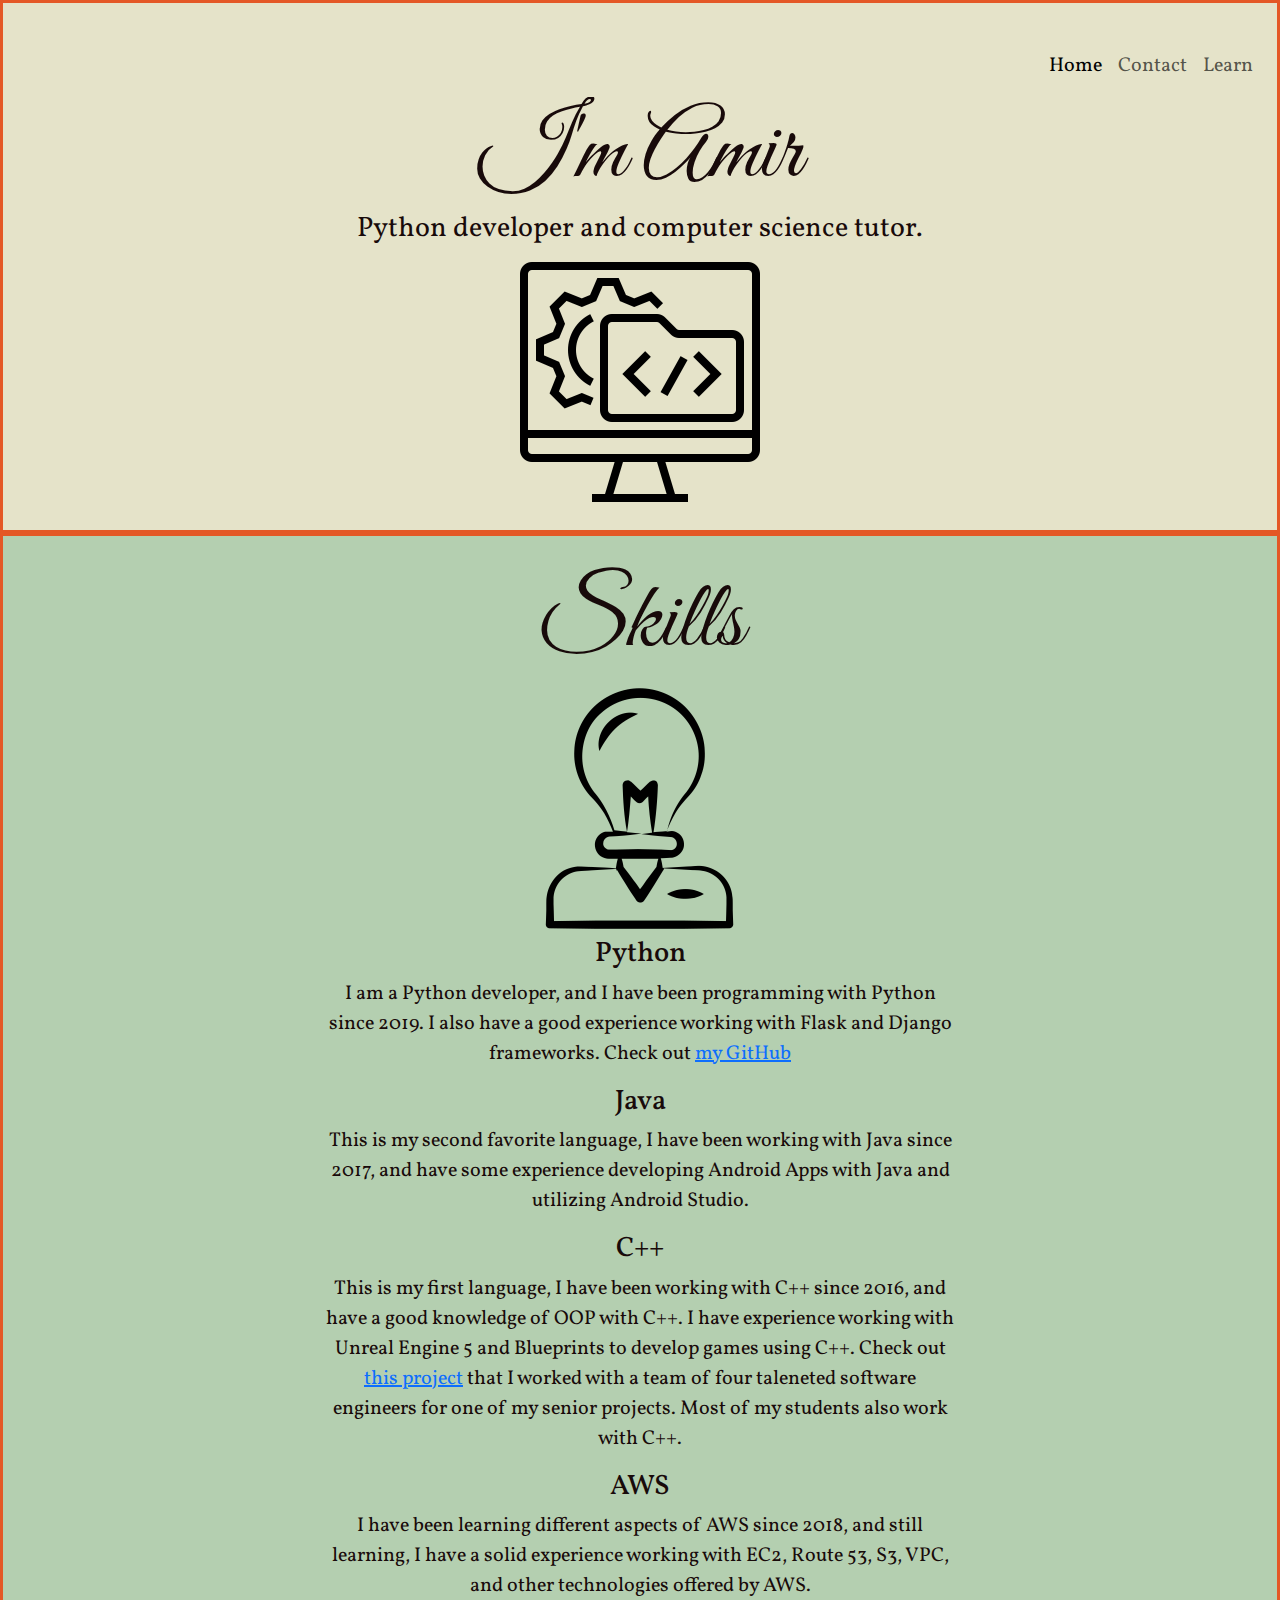
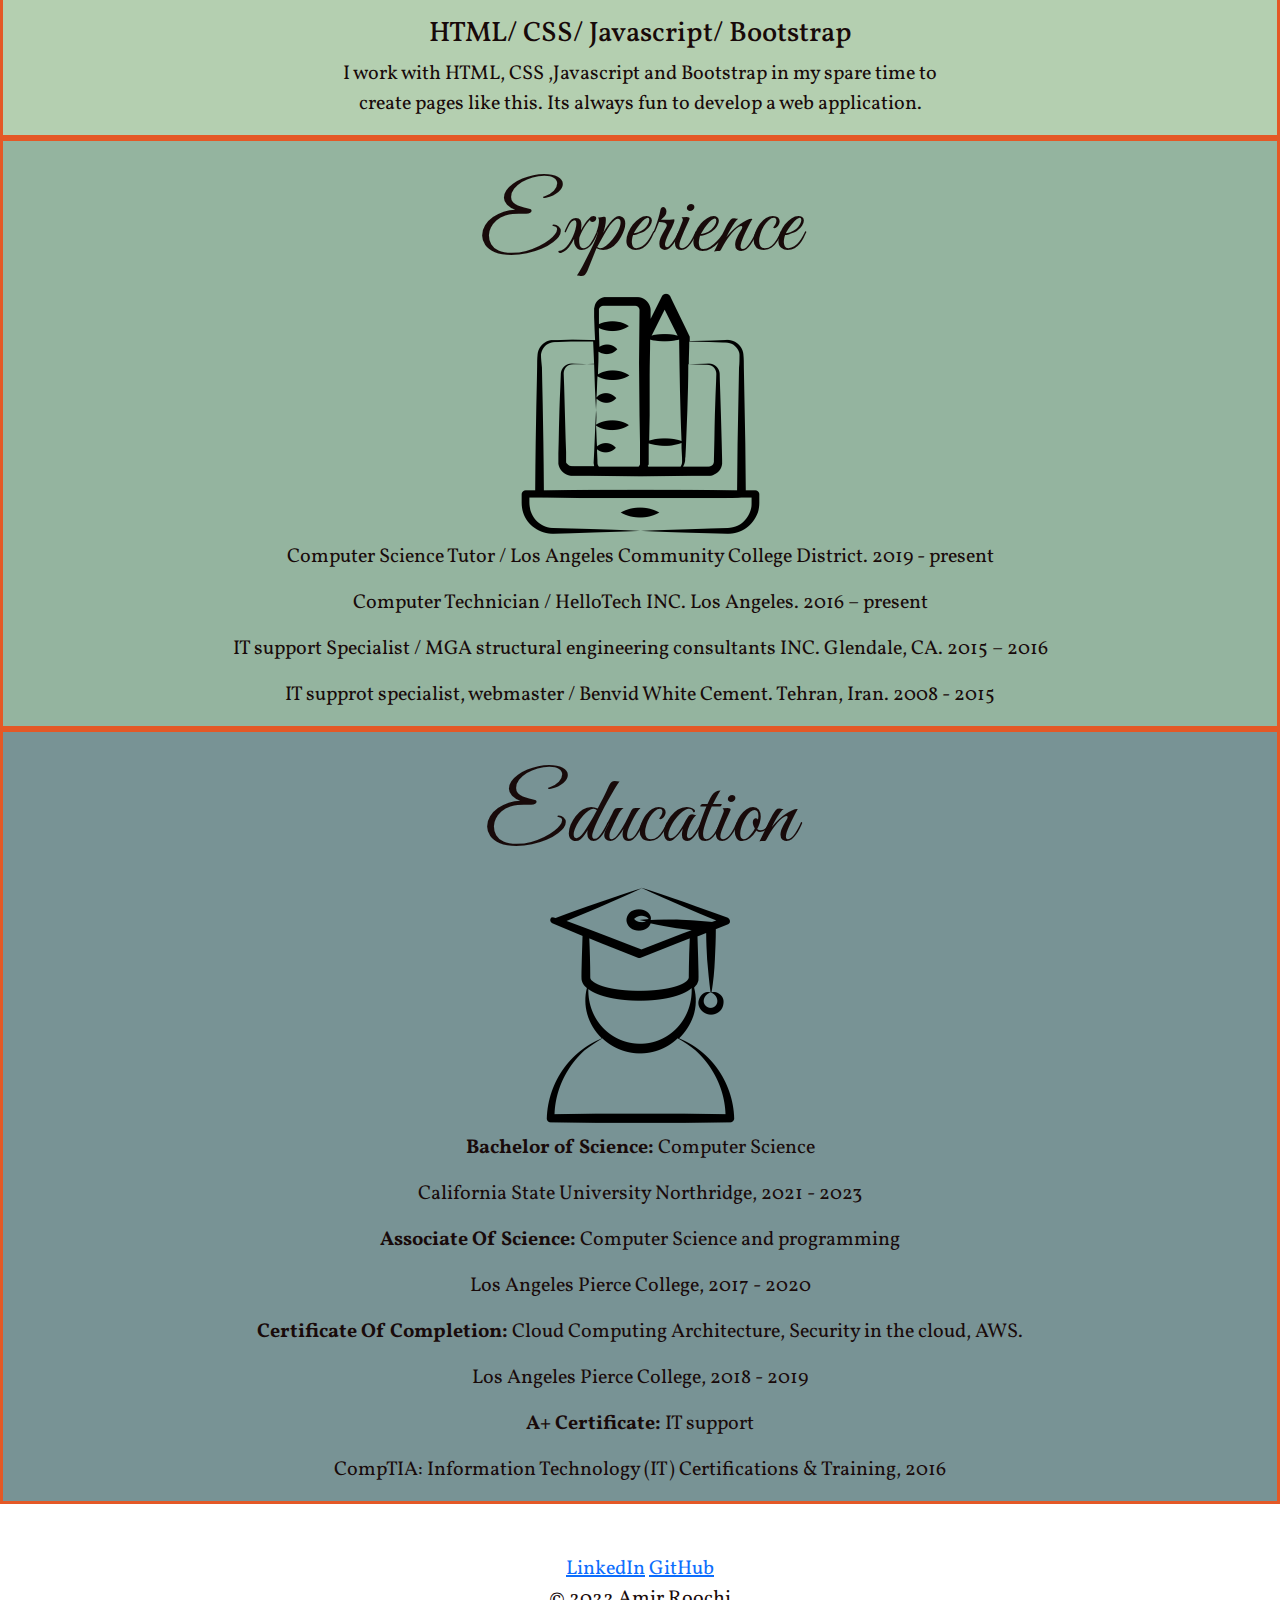
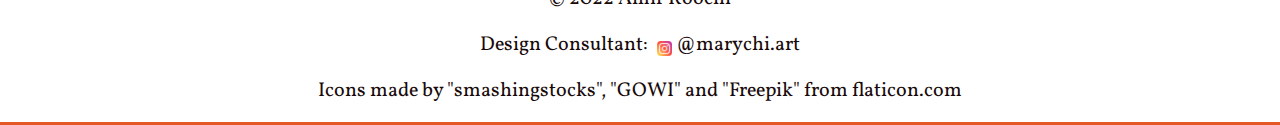
==== commit 0e4a90f6: "Update index.html" ====
--- a/index.html
+++ b/index.html
@@ -104,7 +104,7 @@
         <img src="images/exp.png" alt="experience image">
         <p>Computer Science Tutor / Los Angeles Community College District. 2019 - present</p>
         <p>Computer Technician / HelloTech INC. Los Angeles. 2016 – present</p>
-        <p>IT support Specialist / MGA structural engineering consultants INC. Glendale, CA. 2015 – 2017</p>
+        <p>IT support Specialist / MGA structural engineering consultants INC. Glendale, CA. 2015 – 2016</p>
         <p>IT supprot specialist, webmaster / Benvid White Cement. Tehran, Iran. 2008 - 2015</p>
       </div>
 
